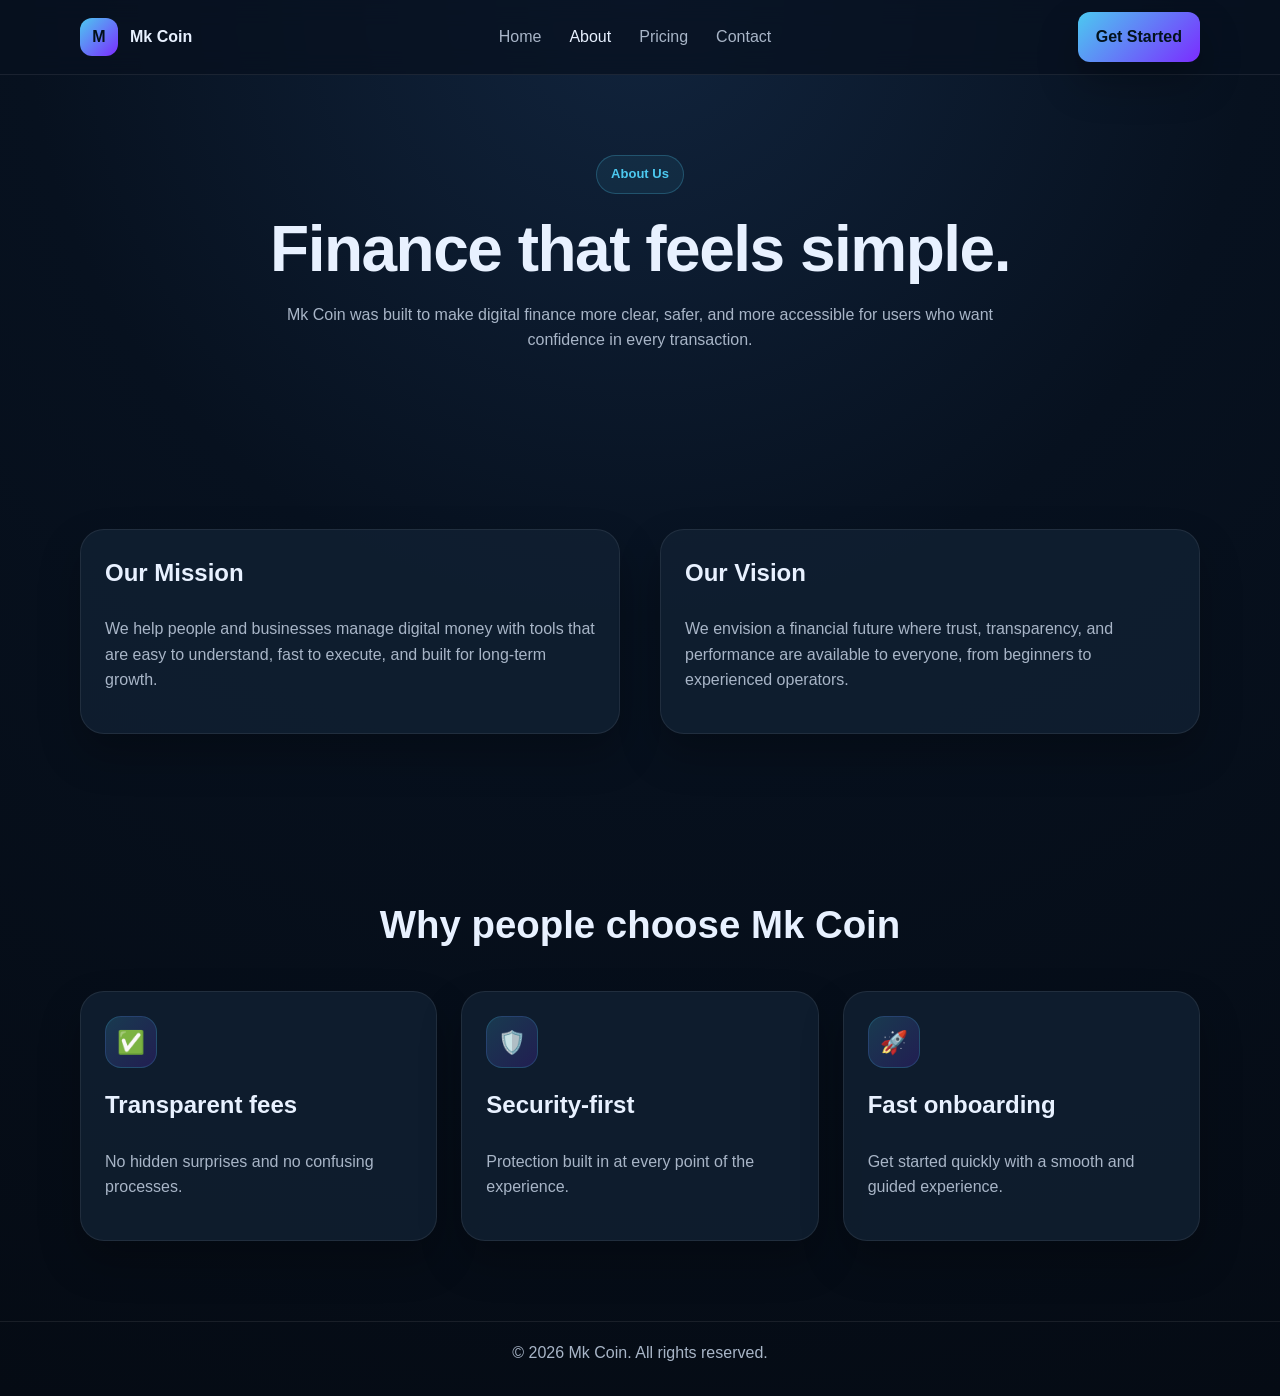
==== about.html @ 9f848de0 "Expand Mk Coin website with additional pages and styling updates." ====
<!DOCTYPE html>
<html lang="en">
  <head>
    <meta charset="UTF-8" />
    <meta name="viewport" content="width=device-width, initial-scale=1.0" />
    <title>About | Mk Coin</title>
    <link rel="stylesheet" href="styles.css" />
  </head>
  <body>
    <header class="site-header">
      <div class="container nav">
        <a class="brand" href="index.html" aria-label="Mk Coin home">
          <span class="brand-mark">M</span>
          <span>Mk Coin</span>
        </a>

        <nav class="nav-links" aria-label="Main navigation">
          <a href="index.html">Home</a>
          <a href="about.html" class="active">About</a>
          <a href="pricing.html">Pricing</a>
          <a href="contact.html">Contact</a>
        </nav>

        <a class="nav-btn" href="contact.html">Get Started</a>
      </div>
    </header>

    <main>
      <section class="page-hero">
        <div class="container narrow">
          <div class="eyebrow">About Us</div>
          <h1>Finance that feels simple.</h1>
          <p>
            Mk Coin was built to make digital finance more clear, safer, and more accessible for users
            who want confidence in every transaction.
          </p>
        </div>
      </section>

      <section class="page-section">
        <div class="container split-layout">
          <div class="card">
            <h3>Our Mission</h3>
            <p>
              We help people and businesses manage digital money with tools that are easy to understand,
              fast to execute, and built for long-term growth.
            </p>
          </div>

          <div class="card">
            <h3>Our Vision</h3>
            <p>
              We envision a financial future where trust, transparency, and performance are available to
              everyone, from beginners to experienced operators.
            </p>
          </div>
        </div>
      </section>

      <section class="page-section">
        <div class="container">
          <div class="section-head">
            <h2>Why people choose Mk Coin</h2>
          </div>

          <div class="features features-compact">
            <article class="feature">
              <div class="icon">✅</div>
              <h3>Transparent fees</h3>
              <p>No hidden surprises and no confusing processes.</p>
            </article>

            <article class="feature">
              <div class="icon">🛡️</div>
              <h3>Security-first</h3>
              <p>Protection built in at every point of the experience.</p>
            </article>

            <article class="feature">
              <div class="icon">🚀</div>
              <h3>Fast onboarding</h3>
              <p>Get started quickly with a smooth and guided experience.</p>
            </article>
          </div>
        </div>
      </section>
    </main>

    <footer>
      <div class="container footer-wrap">
        © 2026 Mk Coin. All rights reserved.
      </div>
    </footer>
  </body>
</html>
---- styles.css ----
:root {
  --bg: #07111f;
  --panel: #0d1b2a;
  --card: #122235;
  --primary: #4cc9f0;
  --secondary: #7b2cff;
  --accent: #8ef6d5;
  --text: #e8f1ff;
  --muted: #a8b5c7;
  --line: rgba(255, 255, 255, 0.08);
  --shadow: 0 20px 40px rgba(0, 0, 0, 0.25);
}

* {
  box-sizing: border-box;
}

html {
  scroll-behavior: smooth;
}

body {
  margin: 0;
  font-family: Arial, Helvetica, sans-serif;
  background: radial-gradient(circle at top, #11243d 0%, var(--bg) 40%, #050b14 100%);
  color: var(--text);
  line-height: 1.6;
}

a {
  color: inherit;
  text-decoration: none;
}

button, input, textarea {
  font: inherit;
}

img {
  max-width: 100%;
  display: block;
}

.container {
  width: min(1120px, calc(100% - 30px));
  margin: 0 auto;
}

.site-header {
  position: sticky;
  top: 0;
  z-index: 50;
  background: rgba(7, 17, 31, 0.75);
  backdrop-filter: blur(12px);
  border-bottom: 1px solid var(--line);
}

.nav {
  display: flex;
  justify-content: space-between;
  align-items: center;
  min-height: 74px;
}

.brand {
  display: flex;
  align-items: center;
  gap: 12px;
  font-weight: 700;
}

.brand-mark {
  width: 38px;
  height: 38px;
  border-radius: 12px;
  display: grid;
  place-items: center;
  background: linear-gradient(135deg, var(--primary), var(--secondary));
  color: #021018;
  font-weight: 700;
}

.nav-links {
  display: flex;
  align-items: center;
  gap: 28px;
  color: var(--muted);
}

.nav-links a:hover,
.nav-links a.active {
  color: var(--text);
}

.nav-btn,
.btn {
  display: inline-flex;
  align-items: center;
  justify-content: center;
  border-radius: 12px;
  font-weight: 700;
  transition: transform 0.2s ease;
}

.nav-btn {
  padding: 12px 18px;
  background: linear-gradient(135deg, var(--primary), var(--secondary));
  color: #03121d;
  box-shadow: var(--shadow);
}

.btn {
  padding: 14px 20px;
  border: 1px solid transparent;
}

.btn-primary {
  background: linear-gradient(135deg, var(--primary), var(--secondary));
  color: #03121d;
  box-shadow: var(--shadow);
}

.btn-secondary {
  background: transparent;
  color: var(--text);
  border-color: var(--line);
}

.nav-btn:hover,
.btn:hover {
  transform: translateY(-1px);
}

.hero,
.page-hero,
.page-section {
  padding: 80px 0;
}

.hero-wrap,
.about,
.contact-wrap,
.split-layout {
  display: grid;
  grid-template-columns: 1.2fr 0.8fr;
  gap: 40px;
  align-items: center;
}

.eyebrow {
  display: inline-flex;
  align-items: center;
  gap: 8px;
  background: rgba(76, 201, 240, 0.08);
  border: 1px solid rgba(76, 201, 240, 0.25);
  color: var(--primary);
  border-radius: 999px;
  padding: 8px 14px;
  font-size: 13px;
  font-weight: 700;
}

h1 {
  font-size: clamp(2.5rem, 5vw, 4.5rem);
  line-height: 1.06;
  margin: 22px 0 18px;
  letter-spacing: -1.5px;
}

h2 {
  font-size: clamp(1.9rem, 3vw, 3rem);
  margin: 0 0 12px;
}

h3 {
  margin-top: 0;
  font-size: 1.5rem;
}

.lead,
.page-hero p,
.about-card p,
.card p,
.contact-box p,
.feature p,
.section-head p,
.price-card li,
.info-list {
  color: var(--muted);
}

.cta-row {
  display: flex;
  flex-wrap: wrap;
  gap: 16px;
  margin-top: 28px;
}

.stats {
  display: flex;
  flex-wrap: wrap;
  gap: 22px;
  margin-top: 30px;
}

.stat {
  min-width: 120px;
}

.stat strong {
  display: block;
  font-size: 1.6rem;
  margin-bottom: 4px;
}

.stat span {
  color: var(--muted);
  font-size: 0.86rem;
}

.hero-card,
.card,
.about-card,
.contact-box,
.form-box,
.feature,
.price-card {
  background: rgba(18, 34, 53, 0.75);
  border: 1px solid var(--line);
  border-radius: 24px;
  box-shadow: var(--shadow);
}

.hero-card {
  padding: 26px;
}

.mini-chart {
  background: linear-gradient(180deg, rgba(124, 92, 255, 0.15), rgba(76, 201, 240, 0.04));
  border-radius: 22px;
  padding: 20px;
  border: 1px solid var(--line);
}

.label {
  color: var(--muted);
  font-size: 0.8rem;
  text-transform: uppercase;
  letter-spacing: 0.12em;
}

.bars {
  height: 170px;
  display: flex;
  align-items: flex-end;
  gap: 12px;
  margin-top: 18px;
}

.bars span {
  flex: 1;
  display: block;
  border-radius: 10px 10px 0 0;
  background: linear-gradient(180deg, var(--primary), var(--secondary));
  box-shadow: inset 0 0 20px rgba(255,255,255,0.15);
}

.balance-box {
  margin-top: 20px;
  background: rgba(255,255,255,0.03);
  border: 1px solid var(--line);
  border-radius: 18px;
  padding: 18px 16px;
}

.amount {
  font-size: 2rem;
  font-weight: 700;
  margin-top: 8px;
}

.section-head {
  text-align: center;
  margin-bottom: 36px;
}

.features,
.pricing {
  display: grid;
  grid-template-columns: repeat(3, minmax(0, 1fr));
  gap: 24px;
}

.feature,
.card,
.price-card {
  padding: 24px;
}

.icon {
  width: 52px;
  height: 52px;
  border-radius: 16px;
  display: grid;
  place-items: center;
  background: linear-gradient(135deg, rgba(76, 201, 240, 0.18), rgba(123, 44, 255, 0.18));
  border: 1px solid rgba(76, 201, 240, 0.18);
  font-size: 1.4rem;
  margin-bottom: 18px;
}

.check-list {
  list-style: none;
  padding: 0;
  margin: 24px 0 0;
  display: grid;
  gap: 16px;
}

.check-list li {
  display: flex;
  gap: 12px;
  align-items: flex-start;
}

.check {
  width: 24px;
  height: 24px;
  border-radius: 50%;
  background: rgba(142, 246, 213, 0.15);
  border: 1px solid rgba(142, 246, 213, 0.4);
  color: var(--accent);
  display: grid;
  place-items: center;
  font-size: 0.8rem;
  flex-shrink: 0;
  margin-top: 2px;
}

.price-card {
  position: relative;
}

.price-card.featured {
  border-color: rgba(76, 201, 240, 0.4);
  transform: translateY(-8px);
}

.tag {
  position: absolute;
  top: -12px;
  right: 20px;
  background: linear-gradient(135deg, var(--primary), var(--secondary));
  color: #021018;
  font-size: 0.74rem;
  font-weight: 700;
  border-radius: 999px;
  padding: 7px 12px;
}

.price {
  font-size: 2.6rem;
  font-weight: 800;
  margin: 10px 0;
}

.price small {
  color: var(--muted);
  font-size: 0.9rem;
  font-weight: 500;
}

.price-card ul {
  list-style: none;
  padding: 0;
  margin: 20px 0 24px;
  display: grid;
  gap: 12px;
}

.price-card li::before {
  content: "✓";
  color: var(--accent);
  font-weight: 700;
  margin-right: 10px;
}

.page-hero {
  text-align: center;
}

.narrow {
  max-width: 760px;
}

.split-layout {
  grid-template-columns: 1fr 1fr;
}

.contact-wrap {
  display: grid;
  grid-template-columns: 1fr 1fr;
  gap: 26px;
  align-items: stretch;
}

.contact-box,
.form-box {
  padding: 28px;
}

.info-list {
  display: grid;
  gap: 18px;
  margin-top: 18px;
}

form {
  display: grid;
  gap: 14px;
}

input, textarea {
  width: 100%;
  border-radius: 12px;
  border: 1px solid var(--line);
  background: rgba(255,255,255,0.02);
  color: var(--text);
  padding: 14px 16px;
}

textarea {
  min-height: 120px;
  resize: vertical;
}

footer {
  border-top: 1px solid var(--line);
  padding: 18px 0 30px;
  color: var(--muted);
  text-align: center;
}

@media (max-width: 900px) {
  .hero-wrap,
  .about,
  .split-layout,
  .contact-wrap,
  .features,
  .pricing {
    grid-template-columns: 1fr;
  }

  .nav-links {
    display: none;
  }
}
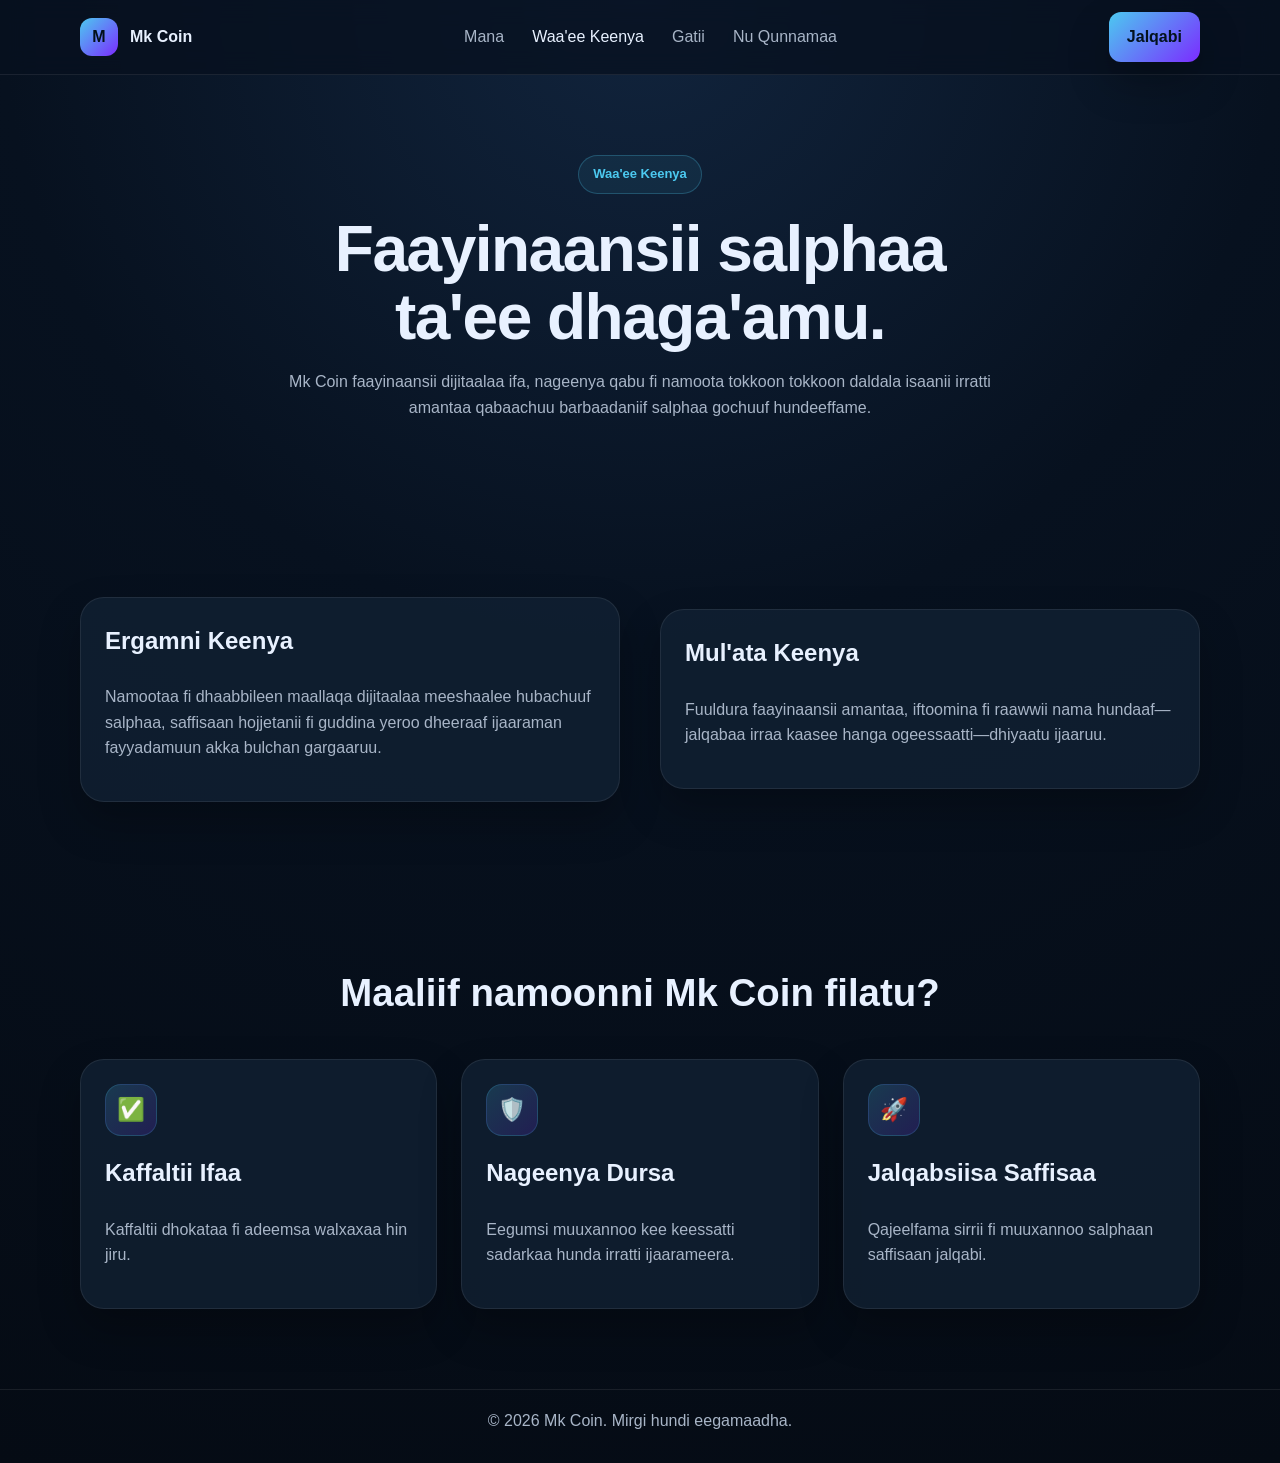
==== commit b0677573: "Translate website content into Afaan Oromoo" ====
--- a/about.html
+++ b/about.html
@@ -1,95 +1,6 @@
 <!DOCTYPE html>
-<html lang="en">
-  <head>
-    <meta charset="UTF-8" />
-    <meta name="viewport" content="width=device-width, initial-scale=1.0" />
-    <title>About | Mk Coin</title>
-    <link rel="stylesheet" href="styles.css" />
-  </head>
-  <body>
-    <header class="site-header">
-      <div class="container nav">
-        <a class="brand" href="index.html" aria-label="Mk Coin home">
-          <span class="brand-mark">M</span>
-          <span>Mk Coin</span>
-        </a>
-
-        <nav class="nav-links" aria-label="Main navigation">
-          <a href="index.html">Home</a>
-          <a href="about.html" class="active">About</a>
-          <a href="pricing.html">Pricing</a>
-          <a href="contact.html">Contact</a>
-        </nav>
-
-        <a class="nav-btn" href="contact.html">Get Started</a>
-      </div>
-    </header>
-
-    <main>
-      <section class="page-hero">
-        <div class="container narrow">
-          <div class="eyebrow">About Us</div>
-          <h1>Finance that feels simple.</h1>
-          <p>
-            Mk Coin was built to make digital finance more clear, safer, and more accessible for users
-            who want confidence in every transaction.
-          </p>
-        </div>
-      </section>
-
-      <section class="page-section">
-        <div class="container split-layout">
-          <div class="card">
-            <h3>Our Mission</h3>
-            <p>
-              We help people and businesses manage digital money with tools that are easy to understand,
-              fast to execute, and built for long-term growth.
-            </p>
-          </div>
-
-          <div class="card">
-            <h3>Our Vision</h3>
-            <p>
-              We envision a financial future where trust, transparency, and performance are available to
-              everyone, from beginners to experienced operators.
-            </p>
-          </div>
-        </div>
-      </section>
-
-      <section class="page-section">
-        <div class="container">
-          <div class="section-head">
-            <h2>Why people choose Mk Coin</h2>
-          </div>
-
-          <div class="features features-compact">
-            <article class="feature">
-              <div class="icon">✅</div>
-              <h3>Transparent fees</h3>
-              <p>No hidden surprises and no confusing processes.</p>
-            </article>
-
-            <article class="feature">
-              <div class="icon">🛡️</div>
-              <h3>Security-first</h3>
-              <p>Protection built in at every point of the experience.</p>
-            </article>
-
-            <article class="feature">
-              <div class="icon">🚀</div>
-              <h3>Fast onboarding</h3>
-              <p>Get started quickly with a smooth and guided experience.</p>
-            </article>
-          </div>
-        </div>
-      </section>
-    </main>
-
-    <footer>
-      <div class="container footer-wrap">
-        © 2026 Mk Coin. All rights reserved.
-      </div>
-    </footer>
-  </body>
+<html lang="om">
+  <head><meta charset="UTF-8" /><meta name="viewport" content="width=device-width, initial-scale=1.0" /><title>Waa'ee Keenya | Mk Coin</title><link rel="stylesheet" href="styles.css" /></head>
+  <body><header class="site-header"><div class="container nav"><a class="brand" href="index.html" aria-label="Fuula jalqabaa Mk Coin"><span class="brand-mark">M</span><span>Mk Coin</span></a><nav class="nav-links" aria-label="Mooqa fuulaa"><a href="index.html">Mana</a><a href="about.html" class="active">Waa'ee Keenya</a><a href="pricing.html">Gatii</a><a href="contact.html">Nu Qunnamaa</a></nav><a class="nav-btn" href="contact.html">Jalqabi</a></div></header>
+    <main><section class="page-hero"><div class="container narrow"><div class="eyebrow">Waa'ee Keenya</div><h1>Faayinaansii salphaa ta'ee dhaga'amu.</h1><p>Mk Coin faayinaansii dijitaalaa ifa, nageenya qabu fi namoota tokkoon tokkoon daldala isaanii irratti amantaa qabaachuu barbaadaniif salphaa gochuuf hundeeffame.</p></div></section><section class="page-section"><div class="container split-layout"><div class="card"><h3>Ergamni Keenya</h3><p>Namootaa fi dhaabbileen maallaqa dijitaalaa meeshaalee hubachuuf salphaa, saffisaan hojjetanii fi guddina yeroo dheeraaf ijaaraman fayyadamuun akka bulchan gargaaruu.</p></div><div class="card"><h3>Mul'ata Keenya</h3><p>Fuuldura faayinaansii amantaa, iftoomina fi raawwii nama hundaaf—jalqabaa irraa kaasee hanga ogeessaatti—dhiyaatu ijaaruu.</p></div></div></section><section class="page-section"><div class="container"><div class="section-head"><h2>Maaliif namoonni Mk Coin filatu?</h2></div><div class="features features-compact"><article class="feature"><div class="icon">✅</div><h3>Kaffaltii Ifaa</h3><p>Kaffaltii dhokataa fi adeemsa walxaxaa hin jiru.</p></article><article class="feature"><div class="icon">🛡️</div><h3>Nageenya Dursa</h3><p>Eegumsi muuxannoo kee keessatti sadarkaa hunda irratti ijaarameera.</p></article><article class="feature"><div class="icon">🚀</div><h3>Jalqabsiisa Saffisaa</h3><p>Qajeelfama sirrii fi muuxannoo salphaan saffisaan jalqabi.</p></article></div></div></section></main><footer><div class="container footer-wrap">© 2026 Mk Coin. Mirgi hundi eegamaadha.</div></footer></body>
 </html>
